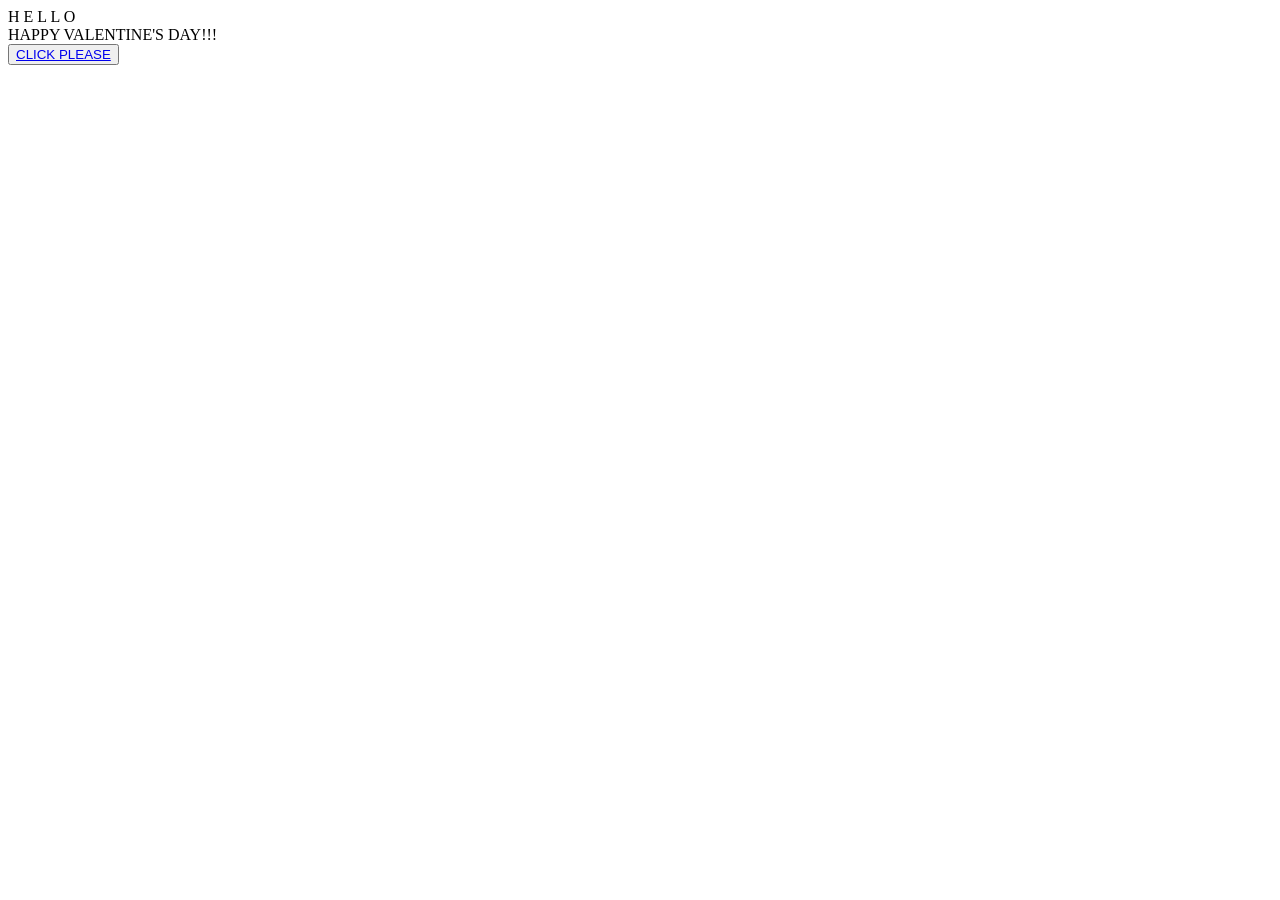
==== Index.html @ 24fefb27 "Update Index.html" ====
<!DOCTYPE html>
<html lang="es">
<head>
    <meta charset="UTF-8">
    <meta http-equiv="X-UA-Compatible" content="IE=edge">
    <meta name="viewport" content="width=device-width, initial-scale=1.0">
    <link rel="stylesheet" href="DATOS/css/style.css">
    <link rel="icon" href="DATOS/img/flowers.png" type="image/x-icon">
    <title>FLORES</title>
</head>
<body>
    <div class="greetings">

        <span>H</span>
        <span>E</span>
	<span>L</span>
        <span>L</span>
        <span>O</span>
    </div>
    <div class="greetings">
        <span></span>
        <span></span>
        <span></span>
        <span></span>
        <span></span>
        <span></span>
    </div>
    <div class="description">
        <span>HAPPY VALENTINE'S DAY!!!</span>
    </div>
    <div class="button">
        <button>
            <a href="DATOS/FLORES.html">CLICK PLEASE</a>
        </button>
    </div>
</body>
</html>
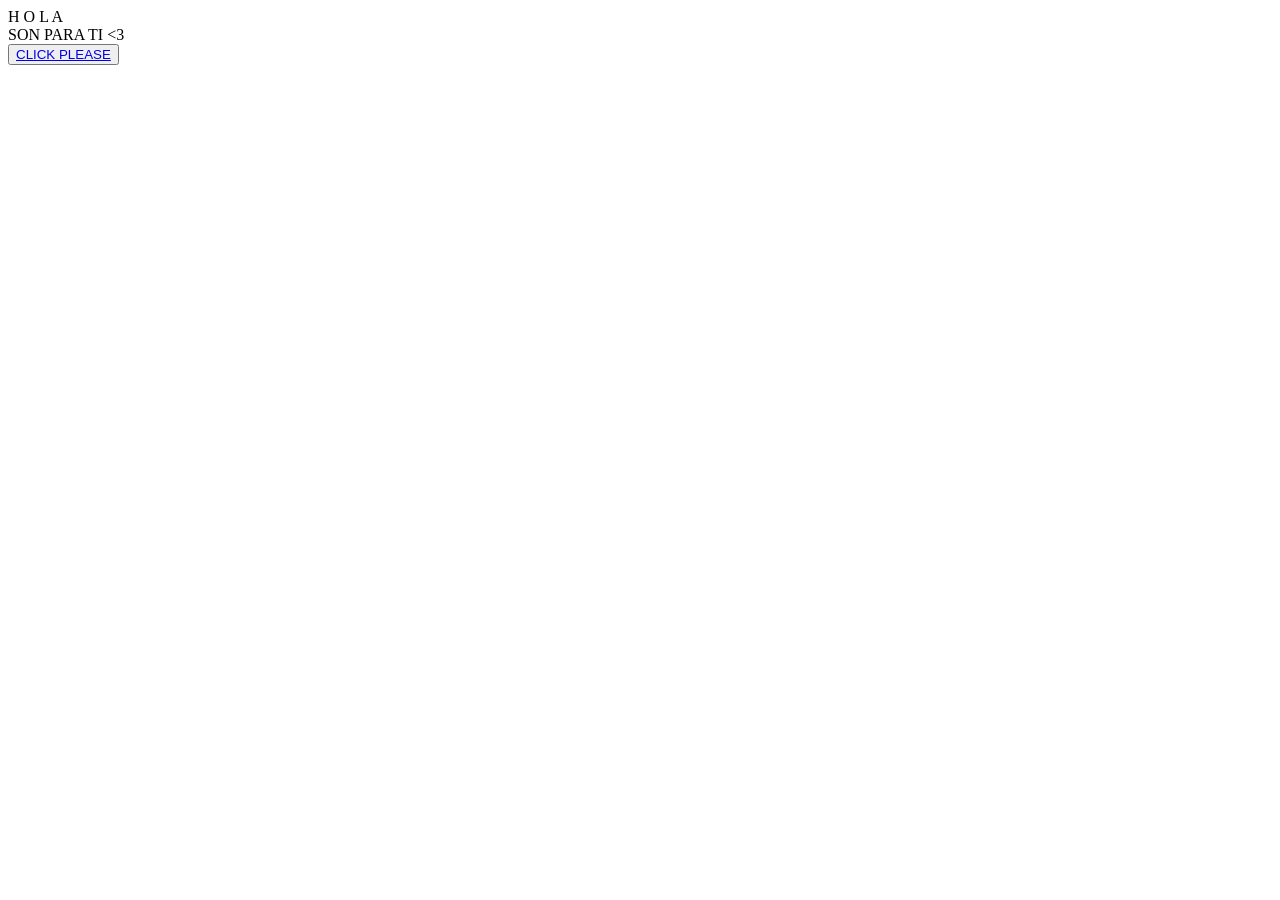
==== commit 193ff0fa: "V NIL" ====
--- a/Index.html
+++ b/Index.html
@@ -12,10 +12,9 @@
     <div class="greetings">
 
         <span>H</span>
-        <span>E</span>
-	<span>L</span>
+        <span>O</span>
         <span>L</span>
-        <span>O</span>
+        <span>A</span>
     </div>
     <div class="greetings">
         <span></span>
@@ -26,7 +25,7 @@
         <span></span>
     </div>
     <div class="description">
-        <span>HAPPY VALENTINE'S DAY!!!</span>
+        <span>SON PARA TI <3</span>
     </div>
     <div class="button">
         <button>
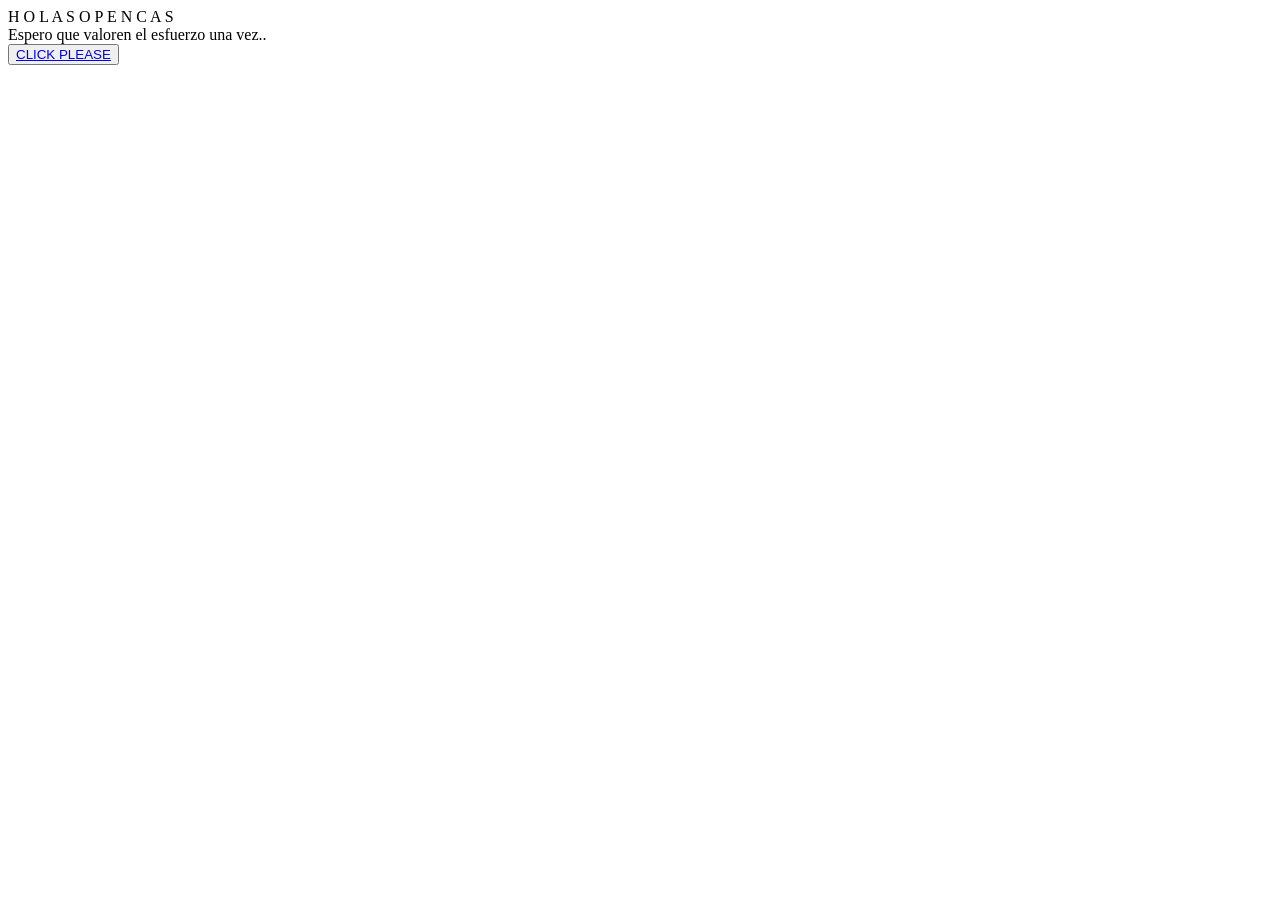
==== commit bd6490b5: "Personalizar la página" ====
--- a/Index.html
+++ b/Index.html
@@ -15,6 +15,15 @@
         <span>O</span>
         <span>L</span>
         <span>A</span>
+        <span> </span>
+        <span>S</span>
+        <span>O</span>
+        <span>P</span>
+        <span>E</span>
+        <span>N</span>
+        <span>C</span>
+        <span>A</span>
+        <span>S</span>
     </div>
     <div class="greetings">
         <span></span>
@@ -25,7 +34,7 @@
         <span></span>
     </div>
     <div class="description">
-        <span>SON PARA TI <3</span>
+        <span>Espero que valoren el esfuerzo una vez..</span>
     </div>
     <div class="button">
         <button>
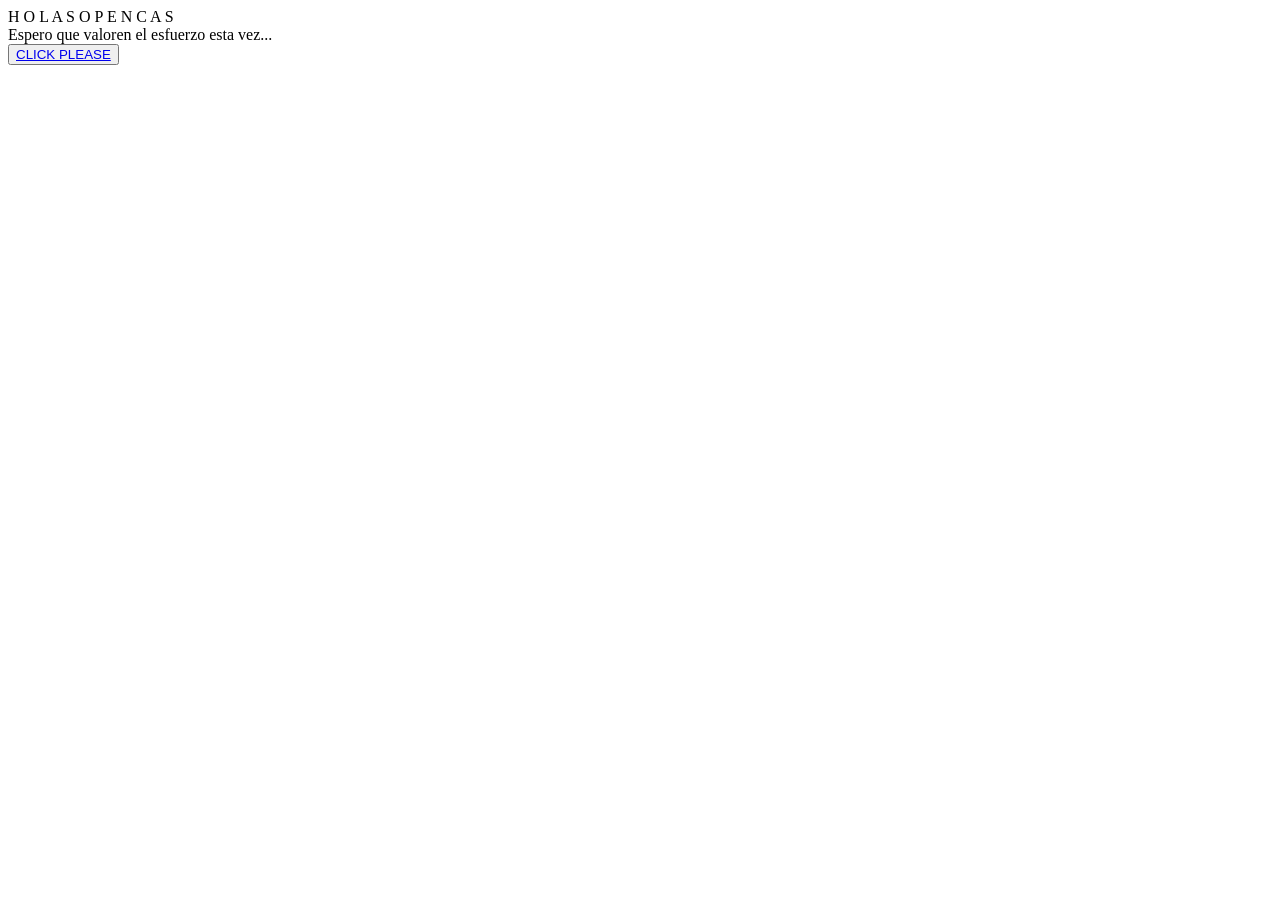
==== commit 458f9f7a: "Personalizar la página" ====
--- a/Index.html
+++ b/Index.html
@@ -15,6 +15,7 @@
         <span>O</span>
         <span>L</span>
         <span>A</span>
+        <span> </span>
         <span> </span>
         <span>S</span>
         <span>O</span>
@@ -34,7 +35,7 @@
         <span></span>
     </div>
     <div class="description">
-        <span>Espero que valoren el esfuerzo una vez..</span>
+        <span>Espero que valoren el esfuerzo esta vez...</span>
     </div>
     <div class="button">
         <button>
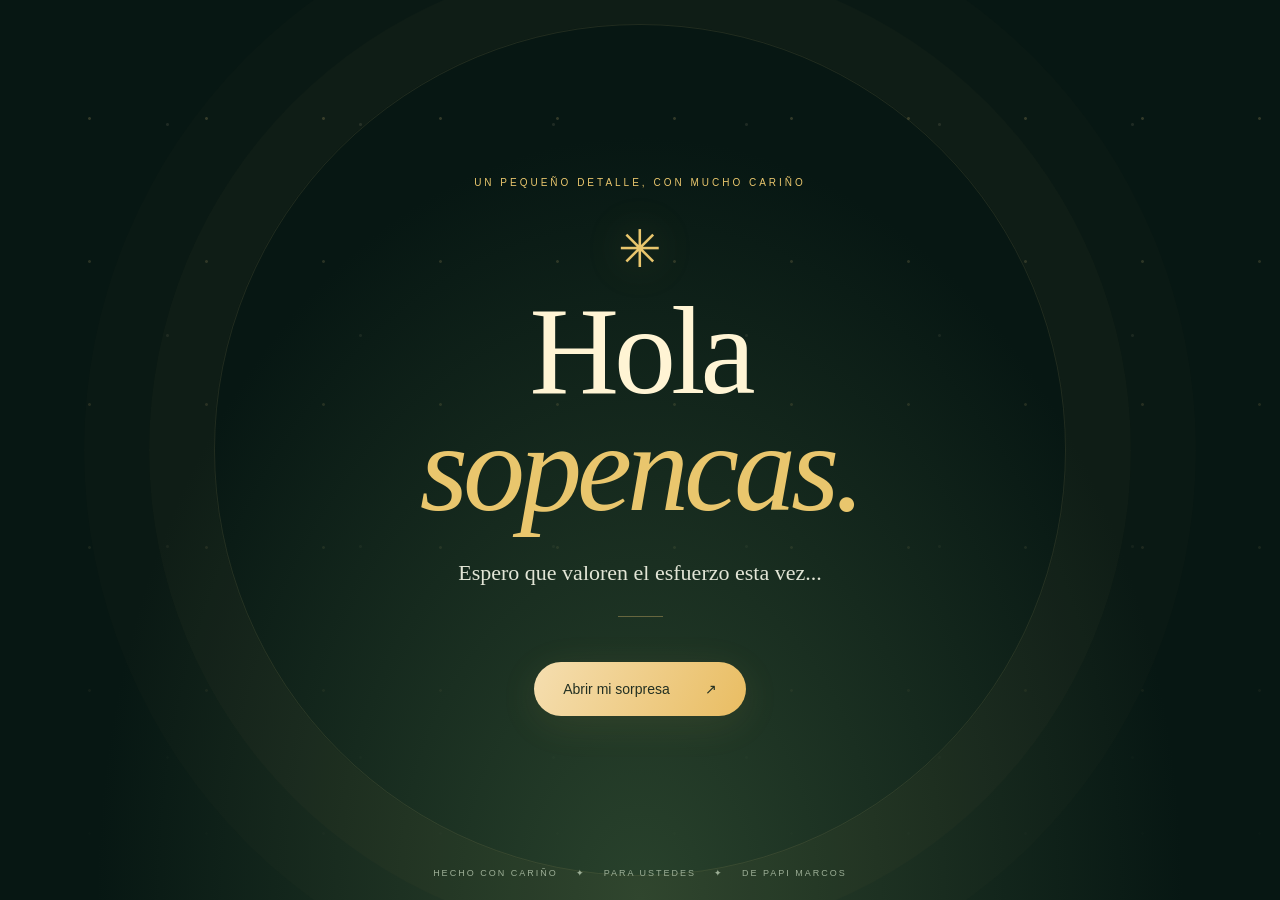
==== commit 726d29df: "Personalizar la página" ====
--- a/Index.html
+++ b/Index.html
@@ -1,46 +1,22 @@
 <!DOCTYPE html>
 <html lang="es">
 <head>
-    <meta charset="UTF-8">
-    <meta http-equiv="X-UA-Compatible" content="IE=edge">
-    <meta name="viewport" content="width=device-width, initial-scale=1.0">
-    <link rel="stylesheet" href="DATOS/css/style.css">
-    <link rel="icon" href="DATOS/img/flowers.png" type="image/x-icon">
-    <title>FLORES</title>
+  <meta charset="UTF-8">
+  <meta name="viewport" content="width=device-width, initial-scale=1">
+  <link rel="icon" href="DATOS/img/flowers.png">
+  <link rel="stylesheet" href="DATOS/css/garden.css">
 </head>
-<body>
-    <div class="greetings">
-
-        <span>H</span>
-        <span>O</span>
-        <span>L</span>
-        <span>A</span>
-        <span> </span>
-        <span> </span>
-        <span>S</span>
-        <span>O</span>
-        <span>P</span>
-        <span>E</span>
-        <span>N</span>
-        <span>C</span>
-        <span>A</span>
-        <span>S</span>
-    </div>
-    <div class="greetings">
-        <span></span>
-        <span></span>
-        <span></span>
-        <span></span>
-        <span></span>
-        <span></span>
-    </div>
-    <div class="description">
-        <span>Espero que valoren el esfuerzo esta vez...</span>
-    </div>
-    <div class="button">
-        <button>
-            <a href="DATOS/FLORES.html">CLICK PLEASE</a>
-        </button>
-    </div>
+<body class="welcome">
+  <div class="sky" aria-hidden="true"></div>
+  <div class="orbit" aria-hidden="true"></div>
+  <main class="invitation">
+    <p class="eyebrow">UN PEQUEÑO DETALLE, CON MUCHO CARIÑO</p>
+    <div class="botanical" aria-hidden="true">✳</div>
+    <h1>Hola<br><em>sopencas.</em></h1>
+    <p class="message">Espero que valoren el esfuerzo esta vez...</p>
+    <span class="rule" aria-hidden="true"></span>
+    <a class="open-garden" href="DATOS/FLORES.html">Abrir mi sorpresa <span aria-hidden="true">↗</span></a>
+  </main>
+  <footer>HECHO CON CARIÑO <span aria-hidden="true">✦</span> PARA USTEDES <span aria-hidden="true">✦</span> DE PAPI MARCOS </footer>
 </body>
 </html>
--- a/DATOS/css/garden.css
+++ b/DATOS/css/garden.css
@@ -0,0 +1,47 @@
+:root{color-scheme:dark;--cream:#fff4d4;--gold:#e9c66d;--muted:#b3bdaf;--ink:#071713}
+html{min-height:100%;background:var(--ink)}
+body{margin:0;color:var(--cream);font-family:Georgia,'Times New Roman',serif}
+.welcome{min-height:100svh;display:grid;place-items:center;overflow-x:hidden;background:radial-gradient(ellipse at 50% 100%,#29422c 0,transparent 60%),#071713}
+.sky{position:fixed;inset:0;pointer-events:none;background-image:radial-gradient(circle,#e8cb8266 1px,transparent 1.8px),radial-gradient(circle,#fff2c433 1px,transparent 2px);background-size:117px 143px,193px 211px;background-position:31px 47px,71px 19px;mask-image:linear-gradient(#000,transparent);opacity:.55}
+.orbit{position:fixed;width:min(76vw,850px);aspect-ratio:1;border:1px solid #d8be7620;border-radius:50%;pointer-events:none;box-shadow:0 0 0 65px #d8be7605,0 0 0 130px #d8be7604}
+.invitation{position:relative;text-align:center;padding:70px 24px 90px;max-width:760px;animation:arrive 1.2s ease both}
+.eyebrow,.footnote,footer,.garden-kicker,.back-link,.sound-note{font-family:Arial,sans-serif;font-weight:400}
+.eyebrow{font-size:10px;letter-spacing:3px;color:var(--gold);line-height:1.8}
+.botanical{font-size:52px;color:var(--gold);margin:27px 0 10px;text-shadow:0 0 45px #eac46944}
+h1{font-weight:400;font-size:clamp(65px,10vw,124px);line-height:.94;letter-spacing:-5px;margin:15px 0 28px}
+h1 em{font-weight:400;color:var(--gold)}
+.message{font-size:clamp(17px,2.4vw,22px);line-height:1.6;color:#e2e5d6}
+.rule{display:block;width:45px;height:1px;background:#d6b46a66;margin:25px auto}
+.intro{font-style:italic;font-size:18px;color:var(--muted)}
+.open-garden{display:inline-flex;gap:35px;align-items:center;margin-top:20px;padding:19px 29px;border-radius:40px;background:linear-gradient(115deg,#f5deb0,#e9bd62);color:#233022;font:14px Arial,sans-serif;text-decoration:none;box-shadow:0 8px 40px #e6bc5917;transition:transform .25s,box-shadow .25s}
+.open-garden:hover{transform:translateY(-3px);box-shadow:0 10px 45px #e6bc5938}
+a:focus-visible{outline:2px solid var(--cream);outline-offset:7px}
+.footnote{font-size:11px;color:var(--muted);margin-top:21px}
+footer{position:absolute;bottom:22px;font-size:9px;letter-spacing:2px;color:#9cae96;display:flex;gap:18px}
+body.garden{background:#071713;min-height:100svh;isolation:isolate}
+.garden .night{filter:none;background:radial-gradient(ellipse at 50% 90%,#38533877,transparent 55%),radial-gradient(ellipse at 75% 15%,#99845716,transparent 35%),linear-gradient(#071713,#10271e);z-index:-3}
+.garden .sky{z-index:-2}
+.moon{position:fixed;right:12%;top:13%;width:62px;height:62px;border-radius:50%;background:#f5e4b4;box-shadow:0 0 65px #ead3a52a,inset -12px -5px 0 #d7c68e;opacity:.7;z-index:-1}
+.garden-heading{position:absolute;top:8%;left:20px;right:20px;text-align:center;z-index:20;pointer-events:none;animation:arrive 1.4s ease both}
+.garden-kicker{font-size:10px;letter-spacing:3px;color:var(--gold);margin:0 0 16px}
+.garden-heading h1{font-size:clamp(36px,5.3vw,70px);letter-spacing:-2px;margin:0;line-height:1.05}
+.garden-heading p:last-child{font-size:16px;color:#b9c8b5;font-style:italic;margin-top:15px}
+.back-link{position:fixed;top:25px;left:28px;z-index:40;font-size:12px;text-decoration:none;color:#d6dfcf}
+.garden .flowers{position:absolute;left:50%;bottom:-3vmin;transform:scale(.82);filter:drop-shadow(0 0 12px #dabc4720)}
+.garden .flower__leaf{background-image:linear-gradient(to top,#d59129 0%,#efc64c 35%,#ffdf79 75%,#fff0b6);box-shadow:inset 0 0 1.5vmin #fff3bc66;opacity:.96}
+.garden .flower__leafs::after{background:#efc768;opacity:.35}
+.garden .flower__white-circle{background:#e9c565;box-shadow:0 0 1.5vmin #f7da6644}
+.garden .flower__line{background-image:linear-gradient(to left,#0003,transparent,#fff2),linear-gradient(to top,transparent 10%,#315736,#76a257)}
+.garden .flower__line__leaf{background-image:linear-gradient(to top,#284c34,#8eaf61)}
+.garden .flower--4{transform:rotate(28deg);left:9vmin;bottom:5vmin}
+.garden .flower--4 .flower__line{height:43vmin}
+.garden .flower__leafs--4{animation-delay:2s}
+.fireflies{position:fixed;inset:0;pointer-events:none;z-index:15;overflow:hidden}
+.fireflies i{position:absolute;left:var(--x);top:var(--y);width:3px;height:3px;border-radius:50%;background:#f5da8b;box-shadow:0 0 12px 3px #e7c66344;animation:float-light var(--time) ease-in-out infinite alternate;animation-delay:var(--delay)}
+.sound-note{position:fixed;bottom:20px;left:20px;right:20px;text-align:center;z-index:30;font-size:11px;letter-spacing:1px;color:#dce5c8;transition:opacity .5s;pointer-events:none}
+.sound-note[hidden]{display:none}
+@keyframes arrive{from{opacity:0;transform:translateY(14px)}to{opacity:1;transform:translateY(0)}}
+@keyframes float-light{0%{opacity:.1;transform:translate(0,15px)}50%{opacity:.8}100%{opacity:.2;transform:translate(25px,-35px)}}
+@media(max-width:600px){.invitation{padding:50px 22px 90px}h1{letter-spacing:-3px}.eyebrow{font-size:9px;letter-spacing:2px}.moon{right:8%;top:27%;width:35px;height:35px}.garden-heading{top:14%}.garden-heading h1{font-size:42px}.garden-heading p:last-child{font-size:14px}.garden .flowers{transform:scale(1.12);bottom:10svh}.back-link{top:22px;left:20px}.garden-kicker{font-size:9px;letter-spacing:2px}}
+@media(max-height:550px) and (min-width:601px){.garden-heading{top:7%}.garden-heading h1{font-size:35px}.garden-heading p:last-child{display:none}.garden .flowers{transform:scale(.68)}footer{position:static;padding-bottom:20px}}
+@media(prefers-reduced-motion:reduce){*,*::before,*::after{animation:none!important;transition:none!important}.container *{animation-play-state:running!important}}
